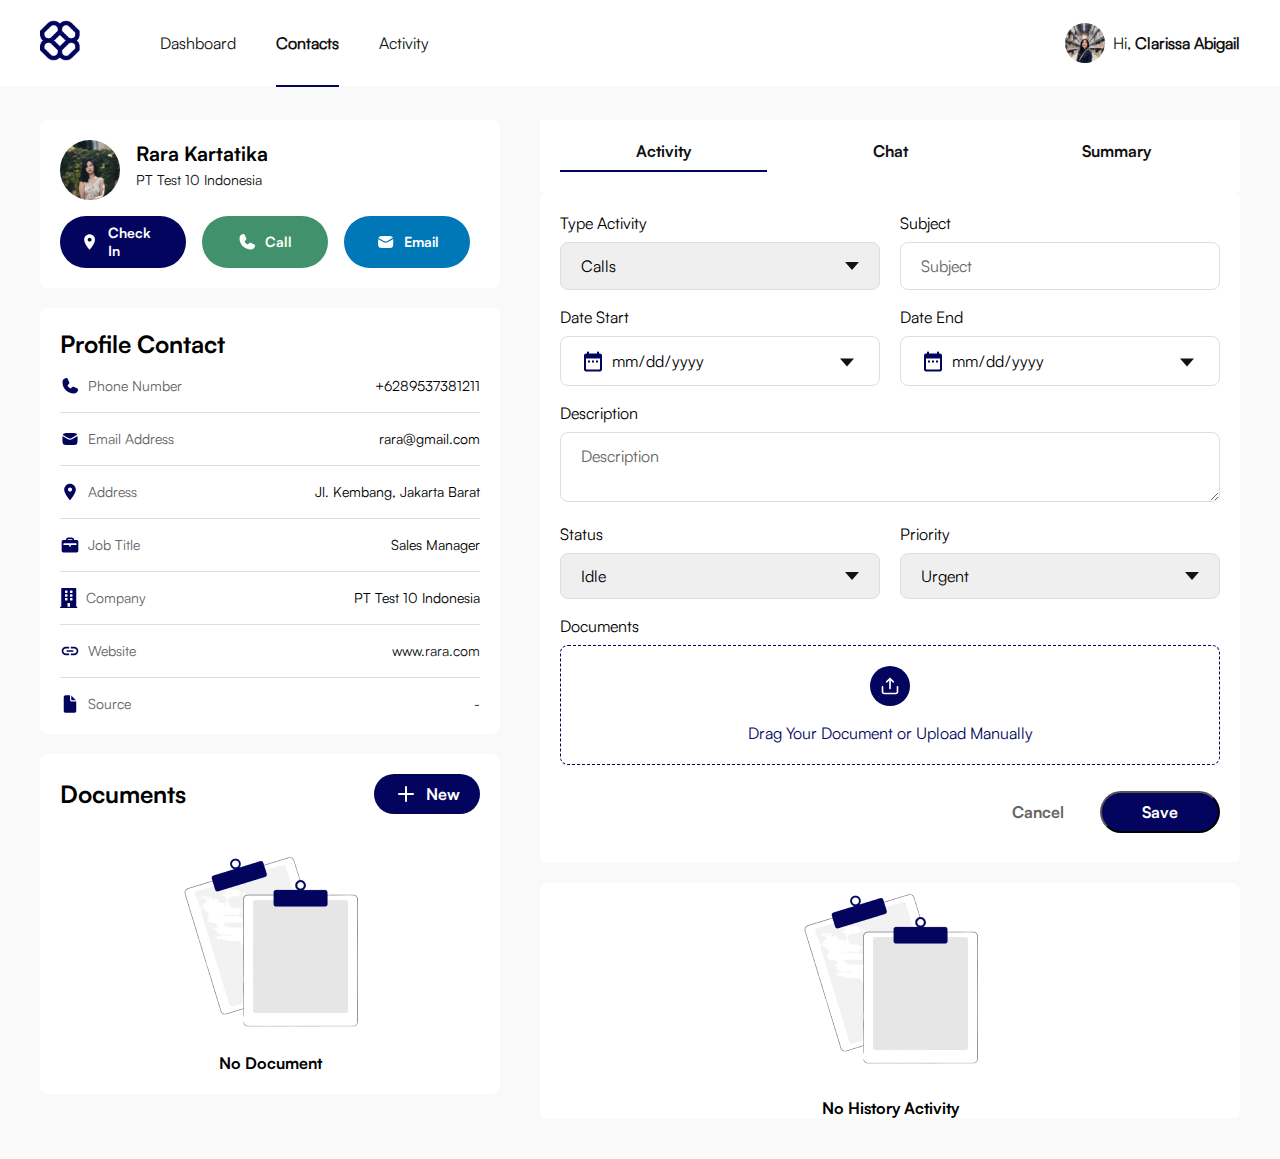
==== dashboard.html @ 0b125f05 "first commit" ====
<!DOCTYPE html>
<html lang="en">

<head>
    <meta charset="UTF-8">
    <meta name="viewport" content="width=device-width, initial-scale=1.0">
    <title>Dashboard</title>
    <link rel="stylesheet" href="./assets/scss/style.css">

    <!-- FAVICON -->
    <link rel="apple-touch-icon" sizes="57x57" href="./assets/images/favicon/apple-icon-57x57.png">
    <link rel="apple-touch-icon" sizes="60x60" href="./assets/images/favicon/apple-icon-60x60.png">
    <link rel="apple-touch-icon" sizes="72x72" href="./assets/images/favicon/apple-icon-72x72.png">
    <link rel="apple-touch-icon" sizes="76x76" href="./assets/images/favicon/apple-icon-76x76.png">
    <link rel="apple-touch-icon" sizes="114x114" href="./assets/images/favicon/apple-icon-114x114.png">
    <link rel="apple-touch-icon" sizes="120x120" href="./assets/images/favicon/apple-icon-120x120.png">
    <link rel="apple-touch-icon" sizes="144x144" href="./assets/images/favicon/apple-icon-144x144.png">
    <link rel="apple-touch-icon" sizes="152x152" href="./assets/images/favicon/apple-icon-152x152.png">
    <link rel="apple-touch-icon" sizes="180x180" href="./assets/images/favicon/apple-icon-180x180.png">
    <link rel="icon" type="image/png" sizes="192x192" href="./assets/images/favicon/android-icon-192x192.png">
    <link rel="icon" type="image/png" sizes="32x32" href="./assets/images/favicon/favicon-32x32.png">
    <link rel="icon" type="image/png" sizes="96x96" href="./assets/images/favicon/favicon-96x96.png">
    <link rel="icon" type="image/png" sizes="16x16" href="./assets/images/favicon/favicon-16x16.png">
    <link rel="manifest" href="./assets/images/favicon//manifest.json">
    <meta name="msapplication-TileColor" content="#ffffff">
    <meta name="msapplication-TileImage" content="./assets/images/favicon/ms-icon-144x144.png">
    <meta name="theme-color" content="#ffffff">
</head>

<body class="dashboard bg-neutral-20">
    <!-- START NAVBAR -->
    <nav class="d-flex justify-content-between px-40 bg-neutral-10 align-items-center">
        <div class="d-flex align-items-center col-gap-40">
            <a href="dashboard.html" class="py-20">
                <img src="./assets/images/logo.png" alt="Logo" width="40" height="41">
            </a>

            <ul class="nav-link">
                <li class="profile"><a href="#" class="d-flex col-gap-8 align-items-center">
                        <img src="./assets/images/profile.png" alt="Profile" width="40" height="40"
                            class="obj-cover radius-100">

                        <span>Hi, <b>Clarissa Abigail</b></span>
                    </a></li>
                <li><a href="#">Dashboard</a></li>
                <li><a href="#" class="active">Contacts</a></li>
                <li><a href="#">Activity</a></li>
            </ul>
        </div>

        <a href="#" class="profile d-flex col-gap-8 align-items-center">
            <img src="./assets/images/profile.png" alt="Profile" width="40" height="40" class="obj-cover">

            <span>Hi, <b>Clarissa Abigail</b></span>
        </a>

        <button class="btn-menu-mobile">
            <svg width="24" height="25" viewBox="0 0 24 25" fill="none" xmlns="http://www.w3.org/2000/svg">
                <path d="M4 18.5H20C20.55 18.5 21 18.05 21 17.5C21 16.95 20.55 16.5 20 16.5H4C3.45 16.5 3 16.95 3 17.5C3 18.05 3.45 18.5 4 18.5ZM4 13.5H20C20.55 13.5 21 13.05 21 12.5C21 11.95 20.55 11.5 20 11.5H4C3.45 11.5 3 11.95 3 12.5C3 13.05 3.45 13.5 4 13.5ZM3 7.5C3 8.05 3.45 8.5 4 8.5H20C20.55 8.5 21 8.05 21 7.5C21 6.95 20.55 6.5 20 6.5H4C3.45 6.5 3 6.95 3 7.5Z" fill="#03045E"/>
                </svg>
                
        </button>
    </nav>
    <!-- END NAVBAR -->

    <!-- START CONTAINER -->
    <div class="container d-flex col-gap-40 mt-40">
        <!-- START LEFT -->
        <div class="left">

            <!-- START PROFILE -->
            <section class="bg-neutral-10 p-20 radius-8">
                <div class="d-flex col-gap-16">
                    <div class="d-flex col-gap-16">
                        <img src="./assets/images/profile-2.png" alt="Rara Kartatika" width="60" height="60"
                            class="obj-cover radius-100">
                    </div>

                    <div>
                        <h1 class="text-20 satoshi-bold">Rara Kartatika</h1>
                        <p class="mt-4 text-neutral-50 text-14">PT Test 10 Indonesia</p>
                    </div>
                </div>

                <div class="list-btn-profile d-flex col-gap-16 mt-16 satoshi-bold">
                    <a href="#"
                        class="d-flex align-items-center justify-content-center col-gap-8 bg-primary-main text-neutral-10 px-20 py-8 radius-100">

                        <div class="d-flex align-items-center justify-content-center">
                            <svg width="19.5" height="20" viewBox="0 0 21 20" fill="none" xmlns="http://www.w3.org/2000/svg">
                                <path
                                    d="M10.3333 9.58332C9.7808 9.58332 9.2509 9.36383 8.86019 8.97313C8.46949 8.58243 8.25 8.05252 8.25 7.49999C8.25 6.94746 8.46949 6.41755 8.86019 6.02685C9.2509 5.63615 9.7808 5.41666 10.3333 5.41666C10.8859 5.41666 11.4158 5.63615 11.8065 6.02685C12.1972 6.41755 12.4167 6.94746 12.4167 7.49999C12.4167 7.77358 12.3628 8.04449 12.2581 8.29725C12.1534 8.55001 11.9999 8.77967 11.8065 8.97313C11.613 9.16658 11.3834 9.32004 11.1306 9.42474C10.8778 9.52944 10.6069 9.58332 10.3333 9.58332ZM10.3333 1.66666C8.78624 1.66666 7.30251 2.28124 6.20854 3.3752C5.11458 4.46916 4.5 5.95289 4.5 7.49999C4.5 11.875 10.3333 18.3333 10.3333 18.3333C10.3333 18.3333 16.1667 11.875 16.1667 7.49999C16.1667 5.95289 15.5521 4.46916 14.4581 3.3752C13.3642 2.28124 11.8804 1.66666 10.3333 1.66666Z"
                                    fill="white" />
                            </svg>
                        </div>

                        Check In
                    </a>

                    <a href="#"
                        class="d-flex align-items-center justify-content-center col-gap-8 bg-success-main text-neutral-10 px-20 py-8 radius-100">
                        <div class="d-flex align-items-center justify-content-center">
                            <svg width="20" height="20" viewBox="0 0 20 20" fill="none"
                                xmlns="http://www.w3.org/2000/svg">
                                <path
                                    d="M18.1156 13.6781C17.9763 14.7367 17.4564 15.7084 16.6531 16.4118C15.8497 17.1151 14.8177 17.5019 13.75 17.5C7.54688 17.5 2.50001 12.4531 2.50001 6.24999C2.49809 5.18225 2.88492 4.15032 3.58824 3.34694C4.29155 2.54356 5.26326 2.02367 6.32188 1.88437C6.58958 1.85168 6.86067 1.90645 7.09468 2.04049C7.3287 2.17454 7.51309 2.38067 7.62032 2.62812L9.27032 6.31171V6.32109C9.35242 6.5105 9.38633 6.71731 9.36901 6.92302C9.3517 7.12874 9.2837 7.32696 9.1711 7.49999C9.15704 7.52109 9.14219 7.54062 9.12657 7.56015L7.50001 9.48828C8.08516 10.6773 9.32891 11.9102 10.5336 12.4969L12.4352 10.8789C12.4538 10.8632 12.4734 10.8486 12.4938 10.8352C12.6666 10.7198 12.8655 10.6495 13.0725 10.6304C13.2794 10.6113 13.4878 10.6441 13.6789 10.7258L13.6891 10.7305L17.3695 12.3797C17.6174 12.4865 17.8241 12.6708 17.9585 12.9048C18.093 13.1389 18.1481 13.4101 18.1156 13.6781Z"
                                    fill="white" />
                            </svg>

                        </div>

                        Call
                    </a>

                    <a href="#"
                        class="d-flex align-items-center justify-content-center col-gap-8 bg-info-main text-neutral-10 px-20 py-8 radius-100">
                        <div class="d-flex align-items-center justify-content-center">
                            <svg width="21" height="20" viewBox="0 0 21 20" fill="none"
                                xmlns="http://www.w3.org/2000/svg">
                                <path
                                    d="M6.74158 4.09001C9.35332 3.86302 11.9798 3.86302 14.5916 4.09001L15.8507 4.19835C16.2545 4.23349 16.6428 4.37 16.9798 4.59521C17.3167 4.82043 17.5914 5.12706 17.7782 5.48668C17.8001 5.53105 17.8044 5.58201 17.7904 5.62942C17.7763 5.67684 17.7449 5.71721 17.7024 5.74251L12.4807 8.97585C11.9312 9.31609 11.299 9.49945 10.6526 9.50606C10.0063 9.51267 9.37049 9.34228 8.81408 9.01335L3.55825 5.90668C3.51682 5.88326 3.48529 5.8456 3.4695 5.80071C3.45372 5.75581 3.45475 5.70671 3.47241 5.66251C3.64265 5.25868 3.9199 4.90897 4.27425 4.6511C4.6286 4.39323 5.04663 4.23697 5.48325 4.19918L6.74158 4.09001Z"
                                    fill="white" />
                                <path
                                    d="M3.4683 7.30584C3.43852 7.2882 3.40479 7.27832 3.3702 7.2771C3.33562 7.27589 3.30128 7.28338 3.27034 7.29889C3.2394 7.3144 3.21285 7.33744 3.19313 7.36588C3.17341 7.39432 3.16114 7.42726 3.15746 7.46167C2.94574 9.55985 2.99725 11.6763 3.3108 13.7617C3.3915 14.296 3.64968 14.7876 4.04377 15.1574C4.43785 15.5271 4.94491 15.7535 5.4833 15.8L6.74163 15.9092C9.35413 16.1367 11.9808 16.1367 14.5933 15.9092L15.8516 15.8008C16.3902 15.754 16.8974 15.5272 17.2913 15.157C17.6853 14.7868 17.9431 14.2947 18.0233 13.76C18.346 11.6139 18.3911 9.43514 18.1575 7.2775C18.1534 7.24295 18.1407 7.20997 18.1206 7.18163C18.1004 7.15329 18.0734 7.1305 18.042 7.11537C18.0107 7.10025 17.9761 7.09327 17.9413 7.0951C17.9066 7.09693 17.8729 7.1075 17.8433 7.12584L13.1391 10.0375C12.3958 10.4975 11.5408 10.7455 10.6666 10.7544C9.7925 10.7634 8.93258 10.533 8.17996 10.0883L3.46913 7.305L3.4683 7.30584Z"
                                    fill="white" />
                            </svg>

                        </div>

                        Email
                    </a>
                </div>
            </section>
            <!-- END PROFILE-->

            <!-- START CONTACT -->
            <section class="profile-contact d-flex flex-col row-gap-16 bg-neutral-10 p-20 radius-8 mt-20">
                <h2 class="satoshi-bold text-24">Profile Contact</h2>

                <div class="item d-flex justify-content-between align-items-center text-14">
                    <div class="d-flex col-gap-8 align-items-center">
                        <svg width="20" height="20" viewBox="0 0 20 20" fill="none" xmlns="http://www.w3.org/2000/svg">
                            <path
                                d="M18.1156 13.6781C17.9763 14.7367 17.4564 15.7084 16.6531 16.4118C15.8497 17.1151 14.8177 17.5019 13.75 17.5C7.54688 17.5 2.50001 12.4531 2.50001 6.24999C2.49809 5.18225 2.88492 4.15032 3.58824 3.34694C4.29155 2.54356 5.26326 2.02367 6.32188 1.88437C6.58958 1.85168 6.86067 1.90645 7.09468 2.04049C7.3287 2.17454 7.51309 2.38067 7.62032 2.62812L9.27032 6.31171V6.32109C9.35242 6.5105 9.38633 6.71731 9.36901 6.92302C9.3517 7.12874 9.2837 7.32696 9.1711 7.49999C9.15704 7.52109 9.14219 7.54062 9.12657 7.56015L7.50001 9.48828C8.08516 10.6773 9.32891 11.9102 10.5336 12.4969L12.4352 10.8789C12.4538 10.8632 12.4734 10.8486 12.4938 10.8352C12.6666 10.7198 12.8655 10.6495 13.0725 10.6304C13.2794 10.6113 13.4878 10.6441 13.6789 10.7258L13.6891 10.7305L17.3695 12.3797C17.6174 12.4865 17.8241 12.6708 17.9585 12.9048C18.093 13.1389 18.1481 13.4101 18.1156 13.6781Z"
                                fill="#03045E" />
                        </svg>

                        <p class="text-neutral-40">Phone Number</p>
                    </div>

                    <p class="text-right">+6289537381211</p>
                </div>

                <div class="item d-flex justify-content-between align-items-center text-14">
                    <div class="d-flex col-gap-8 align-items-center">
                        <svg width="20" height="20" viewBox="0 0 20 20" fill="none" xmlns="http://www.w3.org/2000/svg">
                            <path
                                d="M6.07495 4.09C8.6867 3.86301 11.3132 3.86301 13.925 4.09L15.1841 4.19833C15.5879 4.23348 15.9762 4.36999 16.3132 4.5952C16.6501 4.82041 16.9247 5.12704 17.1116 5.48666C17.1335 5.53103 17.1378 5.582 17.1237 5.62941C17.1097 5.67682 17.0783 5.7172 17.0358 5.7425L11.8141 8.97583C11.2646 9.31608 10.6324 9.49944 9.98602 9.50605C9.33968 9.51266 8.70386 9.34227 8.14745 9.01333L2.89162 5.90666C2.85019 5.88324 2.81866 5.84559 2.80288 5.80069C2.78709 5.75579 2.78813 5.70669 2.80579 5.6625C2.97603 5.25866 3.25327 4.90896 3.60762 4.65108C3.96198 4.39321 4.38 4.23696 4.81662 4.19916L6.07495 4.09Z"
                                fill="#03045E" />
                            <path
                                d="M2.80167 7.30584C2.7719 7.2882 2.73817 7.27832 2.70358 7.2771C2.66899 7.27589 2.63465 7.28338 2.60371 7.29889C2.57277 7.3144 2.54622 7.33744 2.5265 7.36588C2.50678 7.39432 2.49452 7.42726 2.49084 7.46167C2.27911 9.55985 2.33062 11.6763 2.64417 13.7617C2.72487 14.296 2.98305 14.7876 3.37714 15.1574C3.77123 15.5271 4.27829 15.7535 4.81667 15.8L6.07501 15.9092C8.68751 16.1367 11.3142 16.1367 13.9267 15.9092L15.185 15.8008C15.7236 15.754 16.2308 15.5272 16.6247 15.157C17.0187 14.7868 17.2765 14.2947 17.3567 13.76C17.6793 11.6139 17.7244 9.43514 17.4908 7.2775C17.4868 7.24295 17.4741 7.20997 17.4539 7.18163C17.4338 7.15329 17.4067 7.1305 17.3754 7.11537C17.3441 7.10025 17.3094 7.09327 17.2747 7.0951C17.24 7.09693 17.2062 7.1075 17.1767 7.12584L12.4725 10.0375C11.7292 10.4975 10.8741 10.7455 10 10.7544C9.12588 10.7634 8.26595 10.533 7.51334 10.0883L2.80251 7.305L2.80167 7.30584Z"
                                fill="#03045E" />
                        </svg>


                        <p class="text-neutral-40">Email Address</p>
                    </div>

                    <p class="text-right">rara@gmail.com</p>
                </div>

                <div class="item d-flex justify-content-between align-items-center text-14">
                    <div class="d-flex col-gap-8 align-items-center">
                        <svg width="20" height="20" viewBox="0 0 20 20" fill="none" xmlns="http://www.w3.org/2000/svg">
                            <path
                                d="M9.99996 9.58333C9.44743 9.58333 8.91752 9.36384 8.52682 8.97314C8.13612 8.58244 7.91663 8.05254 7.91663 7.5C7.91663 6.94747 8.13612 6.41756 8.52682 6.02686C8.91752 5.63616 9.44743 5.41667 9.99996 5.41667C10.5525 5.41667 11.0824 5.63616 11.4731 6.02686C11.8638 6.41756 12.0833 6.94747 12.0833 7.5C12.0833 7.77359 12.0294 8.0445 11.9247 8.29726C11.82 8.55002 11.6666 8.77968 11.4731 8.97314C11.2796 9.1666 11.05 9.32005 10.7972 9.42475C10.5445 9.52945 10.2735 9.58333 9.99996 9.58333ZM9.99996 1.66667C8.45286 1.66667 6.96913 2.28125 5.87517 3.37521C4.78121 4.46917 4.16663 5.9529 4.16663 7.5C4.16663 11.875 9.99996 18.3333 9.99996 18.3333C9.99996 18.3333 15.8333 11.875 15.8333 7.5C15.8333 5.9529 15.2187 4.46917 14.1247 3.37521C13.0308 2.28125 11.5471 1.66667 9.99996 1.66667Z"
                                fill="#03045E" />
                        </svg>



                        <p class="text-neutral-40">Address</p>
                    </div>

                    <p class="text-right">Jl. Kembang, Jakarta Barat</p>
                </div>

                <div class="item d-flex justify-content-between align-items-center text-14">
                    <div class="d-flex col-gap-8 align-items-center">
                        <svg width="20" height="20" viewBox="0 0 20 20" fill="none" xmlns="http://www.w3.org/2000/svg">
                            <g clip-path="url(#clip0_1_138)">
                                <path
                                    d="M11.6666 2.5C12.3297 2.5 12.9656 2.76339 13.4344 3.23223C13.9032 3.70107 14.1666 4.33696 14.1666 5H16.6666C17.1087 5 17.5326 5.17559 17.8451 5.48816C18.1577 5.80072 18.3333 6.22464 18.3333 6.66667V15.8333C18.3333 16.2754 18.1577 16.6993 17.8451 17.0118C17.5326 17.3244 17.1087 17.5 16.6666 17.5H3.33329C2.89127 17.5 2.46734 17.3244 2.15478 17.0118C1.84222 16.6993 1.66663 16.2754 1.66663 15.8333V6.66667C1.66663 6.22464 1.84222 5.80072 2.15478 5.48816C2.46734 5.17559 2.89127 5 3.33329 5H5.83329C5.83329 4.33696 6.09668 3.70107 6.56553 3.23223C7.03437 2.76339 7.67025 2.5 8.33329 2.5H11.6666ZM15.8333 8.33333H4.16663C3.95423 8.33357 3.74993 8.4149 3.59549 8.56071C3.44104 8.70651 3.3481 8.90579 3.33565 9.11783C3.3232 9.32986 3.39219 9.53865 3.52851 9.70153C3.66484 9.8644 3.85821 9.96908 4.06913 9.99417L4.16663 10H9.16663V10.8333C9.16686 11.0457 9.24819 11.25 9.394 11.4045C9.53981 11.5589 9.73909 11.6519 9.95112 11.6643C10.1632 11.6768 10.3719 11.6078 10.5348 11.4714C10.6977 11.3351 10.8024 11.1417 10.8275 10.9308L10.8333 10.8333V10H15.8333C16.0457 9.99976 16.25 9.91843 16.4044 9.77263C16.5589 9.62682 16.6518 9.42754 16.6643 9.2155C16.6767 9.00347 16.6077 8.79468 16.4714 8.63181C16.3351 8.46893 16.1417 8.36425 15.9308 8.33917L15.8333 8.33333ZM11.6666 4.16667H8.33329C8.12918 4.16669 7.93218 4.24163 7.77965 4.37726C7.62712 4.5129 7.52967 4.69979 7.50579 4.9025L7.49996 5H12.5C12.4999 4.79589 12.425 4.59889 12.2894 4.44636C12.1537 4.29383 11.9668 4.19638 11.7641 4.1725L11.6666 4.16667Z"
                                    fill="#03045E" />
                            </g>
                            <defs>
                                <clipPath id="clip0_1_138">
                                    <rect width="20" height="20" fill="white" />
                                </clipPath>
                            </defs>
                        </svg>

                        <p class="text-neutral-40">Job Title</p>
                    </div>

                    <p class="text-right">Sales Manager</p>
                </div>

                <div class="item d-flex justify-content-between align-items-center text-14">
                    <div class="d-flex col-gap-8 align-items-center">
                        <svg width="18" height="20" viewBox="0 0 18 20" fill="none" xmlns="http://www.w3.org/2000/svg">
                            <g clip-path="url(#clip0_1_149)">
                                <path
                                    d="M17.0312 18.75H16.25V0.9375C16.25 0.419727 15.8303 0 15.3125 0H2.1875C1.66973 0 1.25 0.419727 1.25 0.9375V18.75H0.46875C0.209883 18.75 0 18.9599 0 19.2188V20H17.5V19.2188C17.5 18.9599 17.2901 18.75 17.0312 18.75ZM5 2.96875C5 2.70988 5.20988 2.5 5.46875 2.5H7.03125C7.29012 2.5 7.5 2.70988 7.5 2.96875V4.53125C7.5 4.79012 7.29012 5 7.03125 5H5.46875C5.20988 5 5 4.79012 5 4.53125V2.96875ZM5 6.71875C5 6.45988 5.20988 6.25 5.46875 6.25H7.03125C7.29012 6.25 7.5 6.45988 7.5 6.71875V8.28125C7.5 8.54012 7.29012 8.75 7.03125 8.75H5.46875C5.20988 8.75 5 8.54012 5 8.28125V6.71875ZM7.03125 12.5H5.46875C5.20988 12.5 5 12.2901 5 12.0312V10.4688C5 10.2099 5.20988 10 5.46875 10H7.03125C7.29012 10 7.5 10.2099 7.5 10.4688V12.0312C7.5 12.2901 7.29012 12.5 7.03125 12.5ZM10 18.75H7.5V15.4688C7.5 15.2099 7.70988 15 7.96875 15H9.53125C9.79012 15 10 15.2099 10 15.4688V18.75ZM12.5 12.0312C12.5 12.2901 12.2901 12.5 12.0312 12.5H10.4688C10.2099 12.5 10 12.2901 10 12.0312V10.4688C10 10.2099 10.2099 10 10.4688 10H12.0312C12.2901 10 12.5 10.2099 12.5 10.4688V12.0312ZM12.5 8.28125C12.5 8.54012 12.2901 8.75 12.0312 8.75H10.4688C10.2099 8.75 10 8.54012 10 8.28125V6.71875C10 6.45988 10.2099 6.25 10.4688 6.25H12.0312C12.2901 6.25 12.5 6.45988 12.5 6.71875V8.28125ZM12.5 4.53125C12.5 4.79012 12.2901 5 12.0312 5H10.4688C10.2099 5 10 4.79012 10 4.53125V2.96875C10 2.70988 10.2099 2.5 10.4688 2.5H12.0312C12.2901 2.5 12.5 2.70988 12.5 2.96875V4.53125Z"
                                    fill="#03045E" />
                            </g>
                            <defs>
                                <clipPath id="clip0_1_149">
                                    <rect width="17.5" height="20" fill="white" />
                                </clipPath>
                            </defs>
                        </svg>

                        <p class="text-neutral-40">Company</p>
                    </div>

                    <p class="text-right">PT Test 10 Indonesia</p>
                </div>

                <div class="item d-flex justify-content-between align-items-center text-14">
                    <div class="d-flex col-gap-8 align-items-center">
                        <svg width="20" height="20" viewBox="0 0 20 20" fill="none" xmlns="http://www.w3.org/2000/svg">
                            <path
                                d="M9.16663 14.1667H5.83329C4.68052 14.1667 3.69774 13.7603 2.88496 12.9475C2.07218 12.1347 1.66607 11.1522 1.66663 10C1.66663 8.84723 2.07302 7.86445 2.88579 7.05167C3.69857 6.23889 4.68107 5.83278 5.83329 5.83334H9.16663V7.5H5.83329C5.13885 7.5 4.54857 7.74306 4.06246 8.22917C3.57635 8.71528 3.33329 9.30556 3.33329 10C3.33329 10.6944 3.57635 11.2847 4.06246 11.7708C4.54857 12.2569 5.13885 12.5 5.83329 12.5H9.16663V14.1667ZM6.66663 10.8333V9.16667H13.3333V10.8333H6.66663ZM10.8333 14.1667V12.5H14.1666C14.8611 12.5 15.4513 12.2569 15.9375 11.7708C16.4236 11.2847 16.6666 10.6944 16.6666 10C16.6666 9.30556 16.4236 8.71528 15.9375 8.22917C15.4513 7.74306 14.8611 7.5 14.1666 7.5H10.8333V5.83334H14.1666C15.3194 5.83334 16.3022 6.23973 17.115 7.0525C17.9277 7.86528 18.3338 8.84778 18.3333 10C18.3333 11.1528 17.9269 12.1356 17.1141 12.9483C16.3013 13.7611 15.3188 14.1672 14.1666 14.1667H10.8333Z"
                                fill="#03045E" />
                        </svg>

                        <p class="text-neutral-40">Website</p>
                    </div>

                    <a href="#" class="text-right text-neutral-50">www.rara.com</a>
                </div>

                <div class="item d-flex justify-content-between align-items-center text-14">
                    <div class="d-flex col-gap-8 align-items-center">
                        <svg width="20" height="20" viewBox="0 0 20 20" fill="none" xmlns="http://www.w3.org/2000/svg">
                            <path
                                d="M10 1.25V5.625C10 6.12228 10.1975 6.59919 10.5492 6.95083C10.9008 7.30246 11.3777 7.5 11.875 7.5H16.25V16.875C16.25 17.3723 16.0525 17.8492 15.7008 18.2008C15.3492 18.5525 14.8723 18.75 14.375 18.75H5.625C5.12772 18.75 4.65081 18.5525 4.29917 18.2008C3.94754 17.8492 3.75 17.3723 3.75 16.875V3.125C3.75 2.62772 3.94754 2.15081 4.29917 1.79917C4.65081 1.44754 5.12772 1.25 5.625 1.25H10ZM11.25 1.5625V5.625C11.25 5.79076 11.3158 5.94973 11.4331 6.06694C11.5503 6.18415 11.7092 6.25 11.875 6.25H15.9375L11.25 1.5625Z"
                                fill="#03045E" />
                        </svg>


                        <p class="text-neutral-40">Source</p>
                    </div>

                    <a href="#" class="text-right text-neutral-50">-</a>
                </div>
            </section>
            <!-- END CONTACT -->

            <!-- START DOCUMENTS-->
            <section class="d-flex flex-col row-gap-16 bg-neutral-10 p-20 radius-8 mt-20">
                <div class="d-flex align-items-center justify-content-between">
                    <h2 class="satoshi-bold text-24">Documents</h2>

                    <a href="#"
                        class="d-flex col-gap-8 align-items-center px-20 py-8 bg-primary-main text-neutral-10 radius-100 satoshi-bold">
                        <svg width="24" height="24" viewBox="0 0 24 24" fill="none" xmlns="http://www.w3.org/2000/svg">
                            <path d="M5 12H19M12 5V19" stroke="white" stroke-width="2" stroke-linecap="round"
                                stroke-linejoin="round" />
                        </svg>

                        New
                    </a>
                </div>

                <div class="mt-16 text-center">
                    <img src="./assets/images/no-data.png" alt="No Data" width="196" height="193">
                    <p class="mt-8 text-center satoshi-bold">No Document</p>
                </div>
            </section>
            <!-- END DOCUMENTS-->
        </div>
        <!-- END LEFT -->

        <!-- START RIGHT-->
        <div class="right">
            <!-- START TAB LIST -->
            <div class="tab-list bg-neutral-10 p-20">
                <a href="#activity" class="tab-link active">Activity</a>
                <a href="#" class="tab-link">Chat</a>
                <a href="#" class="tab-link">Summary</a>
            </div>
            <!-- END TAB LIST -->

            <!-- START TAB CONTENT -->
            <div class="tab-container">
                <div id="activity" class="tab-content active">
                    <!-- START FORM -->
                    <form action="" class="d-flex flex-col row-gap-16 bg-neutral-10 p-20 radius-8">
                        <div class="item d-flex col-gap-20">
                            <div class="d-flex flex-col">
                                <label for="type-activity">Type Activity</label>

                                <select name="type-activity" id="type-activity" class="flex-1 mt-8">
                                    <option value="calls">Calls</option>
                                    <option value="email">Email</option>
                                    <option value="check in">Check In</option>
                                </select>
                            </div>

                            <div class="d-flex flex-col">
                                <label for="subject">Subject</label>

                                <input type="text" name="subject" id="subject" placeholder="Subject" class="flex-1 mt-8">
                            </div>
                        </div>

                        <div class="item d-flex col-gap-20">
                            <div>
                                <label for="date-start">Date Start</label>

                                <input type="date" name="date-start" id="date-start" class="mt-8">
                            </div>

                            <div>
                                <label for="date-end">Date End</label>

                                <input type="date" name="date-end" id="date-end" class="mt-8">
                            </div>
                        </div>

                        <div>
                            <label for="description">Description</label>
                            <textarea name="description" id="description" class="mt-8"
                                placeholder="Description"></textarea>
                        </div>

                        <div class="item d-flex col-gap-20">
                            <div>
                                <label for="status">Status</label>

                                <select name="status" id="status" class="mt-8">
                                    <option value="idle">Idle</option>
                                    <option value="done">Done</option>
                                    <option value="waiting list">Waiting List</option>
                                </select>
                            </div>

                            <div>
                                <label for="priority">Priority</label>

                                <select name="priority" id="priority" class="mt-8">
                                    <option value="urgent">Urgent</option>
                                    <option value="waiting list">Waiting List</option>
                                    <option value="ready">Ready</option>
                                </select>
                            </div>
                        </div>

                        <div>
                            <label for="document">Documents</label>
                            <input type="file" name="document" id="document" accept=".pdf, .doc, .docx">

                            <p class="error-document d-none text-14 text-danger-main"></p>

                            <label for="document" class="upload-document mt-8">
                                <div class="icon">
                                    <img src="./assets/images/icons/upload.svg" alt="Upload" width="20" height="20">
                                </div>

                                <p class="filename mt-16">Drag Your Document or Upload Manually</p>
                            </label>
                        </div>

                        <div class="form-button d-flex align-items-center col-gap-20 justify-content-end">
                            <button type="reset" class="cancel text-neutral-40">Cancel</button>

                            <button type="submit" class="save bg-primary-main text-neutral-10">Save</button>
                        </div>
                    </form>
                    <!-- END FORM -->

                    <!-- START TIMELINE -->
                    <section class="bg-neutral-10 mt-20 radius-8">
                        <div class="text-center">
                            <img src="./assets/images/no-data.png" alt="No Data" width="196" height="193">

                            <p class="mt-16 satoshi-bold">No History Activity</p>
                        </div>
                    </section>
                    <!-- END TIMELINE -->


                </div>
            </div>
            <!-- END TAB CONTENT -->
        </div>

        <!-- END RIGHT-->
    </div>
    <!-- END CONTAINER -->

    <script>
        // HANDLE UPLOAD DOCUMENT
        document.getElementById('document').addEventListener('change', () => {
            const allowExtension = ['pdf', 'doc', 'docx'];
            const errorDocument = document.querySelector('.error-document');
            let file = document.getElementById('document').files[0];


            if (file !== undefined) {
                let fileName = file.name;
                let fileSize = file.size;
                let fileExtension = fileName.split('.').pop();


                if (fileSize > 5000000) {
                    errorDocument.classList.remove('d-none');
                    errorDocument.innerText = "File Size Must Under 5 MB";
                } else if (allowExtension.includes(fileExtension) === false) {
                    errorDocument.classList.remove('d-none');
                    errorDocument.innerText = "File Must pdf, doc, docx";
                } else {
                    errorDocument.classList.add('d-none');
                    document.querySelector('.filename').innerText = fileName;
                }

            }
        });

        // HANDLE MENU MOBILE
        document.querySelector('.btn-menu-mobile').addEventListener('click', () => {
            let menu = document.querySelector('.nav-link');

            if(menu.classList.contains('show')) {
                menu.classList.remove('show');
            } else {
                menu.classList.add('show');
            }
        })
    </script>
</body>

</html>
---- assets/scss/style.css ----
@font-face {
  font-family: "satoshi-regular";
  src: url("../fonts/Satoshi-Regular.otf");
}
@font-face {
  font-family: "satoshi-medium";
  src: url("../fonts/Satoshi-Medium.otf");
}
@font-face {
  font-family: "satoshi-bold";
  src: url("../fonts/Satoshi-Bold.otf");
}
* {
  box-sizing: border-box;
}

h1,
h2,
h3,
p {
  margin: 0;
}

body {
  min-height: 100vh;
  margin: 0;
  font-family: "satoshi-regular", sans-serif;
}

button {
  width: 100%;
  display: block;
  background: transparent;
  padding: 1.25rem 1rem;
  border-radius: 6.25rem;
  font-family: "satoshi-bold", sans-serif;
  font-weight: 700;
  cursor: pointer;
  font-size: 1rem;
}

.d-block {
  display: block;
}

.d-none {
  display: none;
}

.d-flex {
  display: flex;
}

.flex-col {
  flex-direction: column;
}

.flex-1 {
  flex: 1;
}

.justify-content-center {
  justify-content: center;
}

.justify-content-between {
  justify-content: space-between;
}

.justify-content-end {
  justify-content: flex-end;
}

.align-items-center {
  align-items: center;
}

.col-gap-40 {
  -moz-column-gap: 40px;
       column-gap: 40px;
}

.col-gap-20 {
  -moz-column-gap: 1.25rem;
       column-gap: 1.25rem;
}

.col-gap-16 {
  -moz-column-gap: 16px;
       column-gap: 16px;
}

.col-gap-8 {
  -moz-column-gap: 8px;
       column-gap: 8px;
}

.row-gap-16 {
  row-gap: 16px;
}

.text-neutral-10 {
  color: #FFFFFF;
}

.text-neutral-40 {
  color: #666666;
}

.text-neutral-50 {
  color: #121212;
}

.text-primary-main {
  color: #03045E;
}

.text-danger-main {
  color: #fd1111;
}

.bg-neutral-10 {
  background: #FFFFFF;
}

.bg-neutral-20 {
  background: #F9F9F9;
}

.bg-primary-main {
  background: #03045E;
}

.bg-success-main {
  background: #40916C;
}

.bg-orange-main {
  background: #F77F00;
}

.bg-info-main {
  background: #0077B6;
}

.p-40 {
  padding: 2.5rem;
}

.p-20 {
  padding: 1.25rem;
}

.py-20 {
  padding-top: 1.25rem;
  padding-bottom: 1.25rem;
}

.px-40 {
  padding-left: 2.5rem;
  padding-right: 2.5rem;
}

.px-20 {
  padding-left: 1.25rem;
  padding-right: 1.25rem;
}

.py-8 {
  padding-top: 0.5rem;
  padding-bottom: 0.5rem;
}

.text-40 {
  font-size: 2.5rem;
}

.text-24 {
  font-size: 1.5rem;
}

.text-20 {
  font-size: 1.25rem;
}

.text-14 {
  font-size: 0.875rem;
}

.satoshi-regular {
  font-family: "satoshi-regular", sans-serif;
}

.satoshi-medium {
  font-family: "satoshi-regular", sans-serif;
}

.satoshi-bold {
  font-family: "satoshi-bold", sans-serif;
}

a {
  text-decoration: none;
}

.text-center {
  text-align: center;
}

.text-right {
  text-align: right;
}

.mt-40 {
  margin-top: 2.5rem;
}

.mt-20 {
  margin-top: 1.25rem;
}

.mt-16 {
  margin-top: 1rem;
}

.mt-8 {
  margin-top: 0.5rem;
}

.mt-4 {
  margin-top: 0.25rem;
}

input:not([type=radio]),
input:not([type=checkbox]),
input:not([type=file]),
select,
textarea {
  width: 100%;
  border: solid 1px #DDDDDD;
  border-radius: 8px;
  padding: 0.75rem 1.25rem;
  outline: none;
  font-family: "satoshi-regular", sans-serif;
  font-size: 1rem;
}

textarea {
  resize: vertical;
}

::-moz-placeholder {
  color: #666666;
}

::placeholder {
  color: #666666;
}

input[type=file] {
  display: none;
}

input[type=date] {
  position: relative;
  padding-left: 3.125rem;
}
input[type=date]::-webkit-inner-spin-button, input[type=date]::-webkit-calendar-picker-indicator {
  background: transparent;
  bottom: 0;
  color: transparent;
  cursor: pointer;
  height: auto;
  left: 0;
  position: absolute;
  right: 0;
  top: 0;
  width: auto;
}
input[type=date]::before {
  content: url("../images/icons/calendar.svg");
  display: block;
  position: absolute;
  top: 50%;
  left: 1.25rem;
  transform: translateY(-40%);
}
input[type=date]::after {
  content: url("../images/icons/caret.svg");
  display: block;
  position: absolute;
  top: 50%;
  right: 1.25rem;
  transform: translateY(-40%);
}

select {
  -moz-appearance: none;
  /* Firefox */
  -webkit-appearance: none;
  /* Safari and Chrome */
  appearance: none;
  background-image: url("../images/icons/caret.svg");
  background-repeat: no-repeat;
  background-position: 95% 45%;
}

.input-with-icon {
  position: relative;
}
.input-with-icon input:not([type=radio]),
.input-with-icon input:not([type=file]),
.input-with-icon input:not([type=checkbox]) {
  width: 100%;
  padding: 1.25rem 1.25rem 1.25rem 3.125rem;
  outline: none;
}
.input-with-icon div {
  position: absolute;
  top: 50%;
  left: 1.25rem;
  transform: translateY(-40%);
}

.show-password {
  width: auto;
  position: absolute;
  top: 50%;
  right: 1.25rem;
  transform: translateY(-40%);
  background: none;
  cursor: pointer;
  padding: 0;
  border: none;
}

label {
  display: block;
}

.radius-8 {
  border-radius: 0.5rem;
}

.radius-100 {
  border-radius: 6.25rem;
}

.login {
  overflow-x: hidden;
}
.login .content {
  width: 50%;
}
.login .content .form {
  flex-grow: 1;
}
.login .content .form h2 {
  display: none;
  margin-bottom: 1.25rem;
}
.login .content .form hr {
  width: 100%;
  margin-top: 1.25rem;
  border: solid 0.5px #DDDDDD;
}
.login .illustration {
  width: 50%;
}
.login .illustration .images {
  position: relative;
  margin-top: 40px;
}
.login .illustration .images .dashboard-image {
  position: relative;
  left: 0%;
}
.login .illustration .images .laptop {
  position: absolute;
  bottom: -20px;
  left: 50%;
  transform: translateX(-40%);
}

.obj-cover {
  -o-object-fit: cover;
     object-fit: cover;
}

nav {
  position: fixed;
  top: 0;
  left: 0;
  right: 0;
  z-index: 99;
}
nav .nav-link {
  display: flex;
  -moz-column-gap: 40px;
       column-gap: 40px;
  list-style: none;
}
nav .nav-link .profile {
  display: none;
}
nav .nav-link a {
  padding-bottom: 2rem;
  color: #121212;
}
nav .nav-link a.active, nav .nav-link a:hover {
  border-bottom: solid 2px #03045E;
  font-weight: bold;
}
nav .profile {
  color: #121212;
}
nav .profile img {
  border-radius: 50%;
}
nav .btn-menu-mobile {
  width: auto;
  display: none;
  border: none;
  border-radius: initial;
  padding: 0;
}

.tab-list {
  display: flex;
  -moz-column-gap: 1.25rem;
       column-gap: 1.25rem;
}
.tab-list .tab-link {
  flex: 1;
  font-family: "satoshi-bold", sans-serif;
  text-align: center;
  padding-bottom: 0.5rem;
  color: #121212;
}
.tab-list .tab-link.active, .tab-list .tab-link:hover {
  border-bottom: solid 2px #03045E;
}

.tab-container .tab-content {
  opacity: 0;
  transition: opacity 0.5s;
}
.tab-container .tab-content.active {
  opacity: 1;
}
.tab-container .tab-content#activity .item div {
  width: calc(50% - 0.625rem);
}
.tab-container .tab-content#activity .upload-document {
  display: flex;
  flex-direction: column;
  align-items: center;
  justify-content: center;
  border-radius: 8px;
  border: dashed 1px #03045E;
  padding: 1.25rem 0.75rem;
  cursor: pointer;
}
.tab-container .tab-content#activity .upload-document .icon {
  display: flex;
  align-items: center;
  justify-content: center;
  width: 40px;
  height: 40px;
  background: #03045E;
  border-radius: 50%;
}
.tab-container .tab-content#activity .upload-document p {
  text-align: center;
  color: #03045E;
}

.dashboard .container {
  margin-top: 7.5rem;
  padding: 0 2.5rem 2.5rem 2.5rem;
}
.dashboard .container .left {
  width: 460px;
}
.dashboard .container .left .list-btn-profile a {
  width: calc(33.3% - 0.875rem);
  font-size: 0.875rem;
}
.dashboard .container .left .profile-contact .item {
  padding-bottom: 1rem;
  border-bottom: solid 1px #DDDDDD;
}
.dashboard .container .left .profile-contact .item:last-child {
  padding-bottom: 0;
  border: none;
}
.dashboard .container .right {
  width: calc(100% - 500px);
}
.dashboard .container .right .form-button .cancel {
  width: auto;
  border: none;
}
.dashboard .container .right .form-button .save {
  padding: 0.5rem 1.25rem;
  width: 120px;
}

@media (min-width: 1500px) {
  .login .illustration .images .laptop {
    bottom: -100px;
  }
}
@media (max-width: 992px) {
  .illustration {
    display: none;
  }
  .login .content {
    width: 100%;
    justify-content: center;
  }
  .login .content .form {
    display: block;
    flex-grow: initial;
  }
  .login .content .form h2 {
    display: block;
    margin-top: 1.25rem;
  }
  .p-40 {
    padding: 1.25rem;
  }
  nav .nav-link {
    flex-direction: column;
    position: fixed;
    top: 86px;
    bottom: 0;
    right: -250px;
    width: 250px;
    background: #03045E;
    padding: 2.5rem 1.25rem;
    margin: 0;
    transition: right ease-in-out 0.4s;
  }
  nav .nav-link.show {
    right: 0;
  }
  nav .nav-link .profile {
    display: block;
    padding-bottom: 1rem;
    border-bottom: solid 1px #FFFFFF;
  }
  nav .nav-link .profile a {
    padding-bottom: 0;
  }
  nav .nav-link li {
    margin-bottom: 1.25rem;
  }
  nav .nav-link a {
    color: #FFFFFF;
  }
  nav .nav-link a:hover {
    font-weight: 400;
    border: none;
  }
  nav .profile {
    display: none;
  }
  nav .btn-menu-mobile {
    display: block;
  }
  .dashboard .container {
    flex-wrap: wrap;
    row-gap: 1.25rem;
    padding: 0 1.25rem 1.25rem 1.25rem;
  }
  .dashboard .container .left,
  .dashboard .container .right {
    width: 100%;
  }
}
@media (max-width: 767px) {
  .dashboard .container .left .list-btn-profile {
    -moz-column-gap: 0.5rem;
         column-gap: 0.5rem;
  }
  .dashboard .container .left .list-btn-profile a {
    width: calc(33.3% - 0.25rem);
  }
  .dashboard .container .left .list-btn-profile a div {
    display: none;
  }
  .dashboard .container .left h2 {
    font-size: 1.25rem;
  }
  .dashboard .container .right .tab-container .tab-content#activity .item {
    flex-wrap: wrap;
    row-gap: 1rem;
  }
  .dashboard .container .right .tab-container .tab-content#activity .item div {
    width: 100%;
  }
  .dashboard .container .right .form-button {
    justify-content: flex-start;
    flex-wrap: wrap;
  }
  .dashboard .container .right .form-button button.cancel, .dashboard .container .right .form-button button.save {
    width: 100%;
  }
  .dashboard .container .right .form-button button.cancel {
    order: 2;
  }
}
@media (max-width: 410px) {
  .dashboard .container .left .list-btn-profile {
    flex-wrap: wrap;
    row-gap: 1rem;
  }
  .dashboard .container .left .list-btn-profile a {
    width: 100%;
  }
}/*# sourceMappingURL=style.css.map */
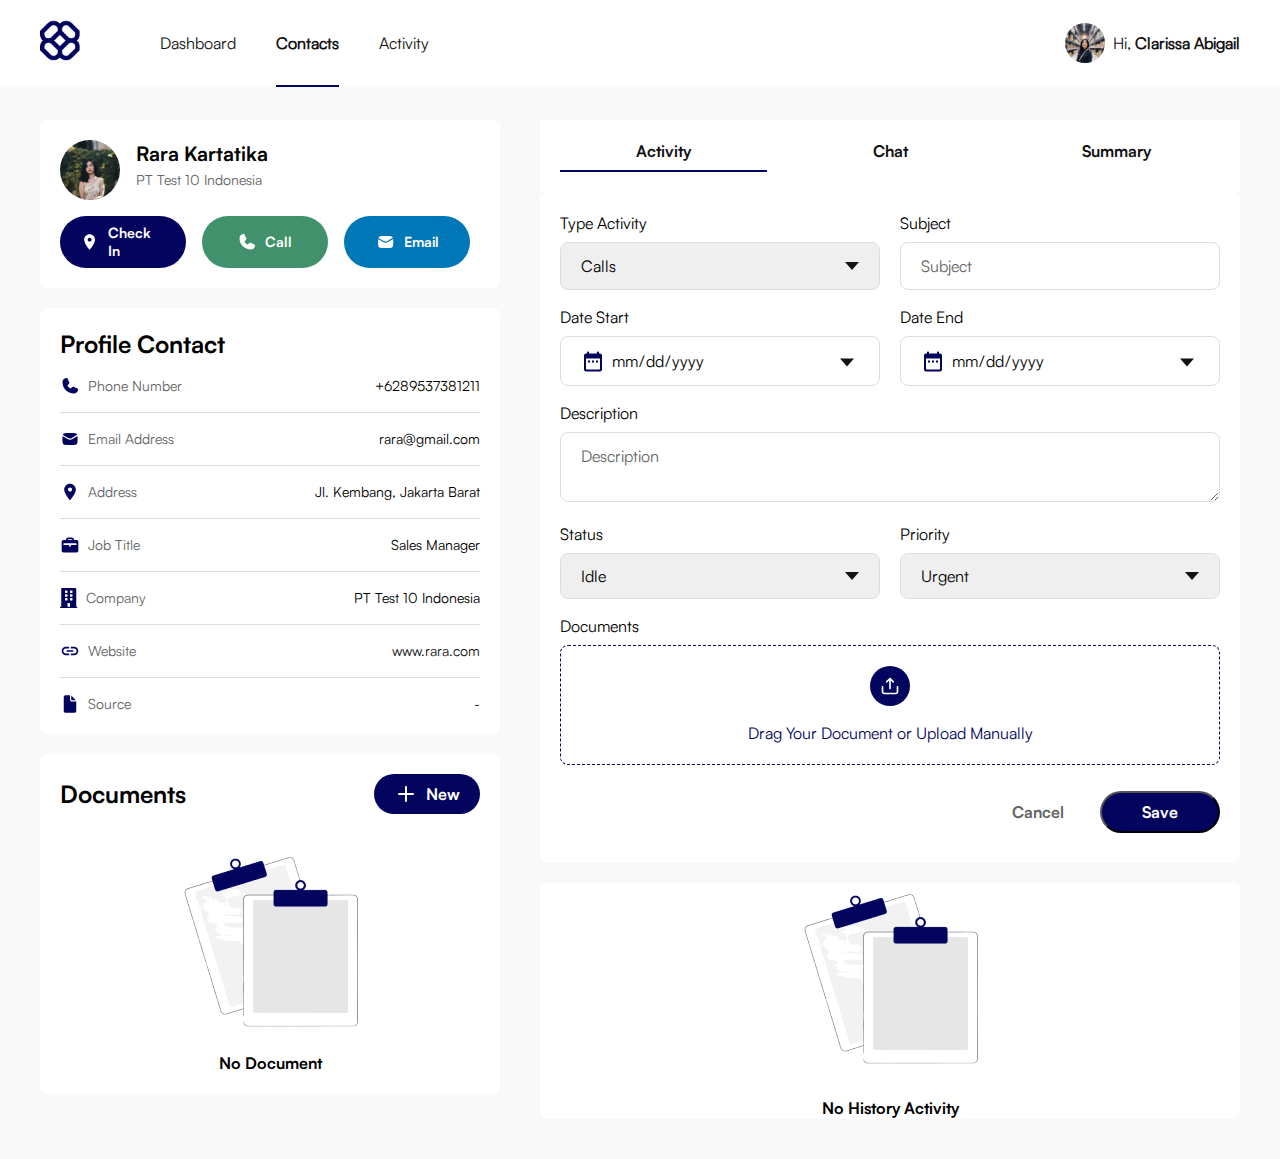
==== commit 877e8c94: "ubah warna tulisan tempat kerja" ====
--- a/dashboard.html
+++ b/dashboard.html
@@ -78,7 +78,7 @@
 
                     <div>
                         <h1 class="text-20 satoshi-bold">Rara Kartatika</h1>
-                        <p class="mt-4 text-neutral-50 text-14">PT Test 10 Indonesia</p>
+                        <p class="mt-4 text-neutral-40 text-14">PT Test 10 Indonesia</p>
                     </div>
                 </div>
 
--- a/assets/scss/style.css
+++ b/assets/scss/style.css
@@ -1,10 +1,6 @@
 @font-face {
   font-family: "satoshi-regular";
   src: url("../fonts/Satoshi-Regular.otf");
-}
-@font-face {
-  font-family: "satoshi-medium";
-  src: url("../fonts/Satoshi-Medium.otf");
 }
 @font-face {
   font-family: "satoshi-bold";
@@ -188,10 +184,6 @@
 }
 
 .satoshi-regular {
-  font-family: "satoshi-regular", sans-serif;
-}
-
-.satoshi-medium {
   font-family: "satoshi-regular", sans-serif;
 }
 
